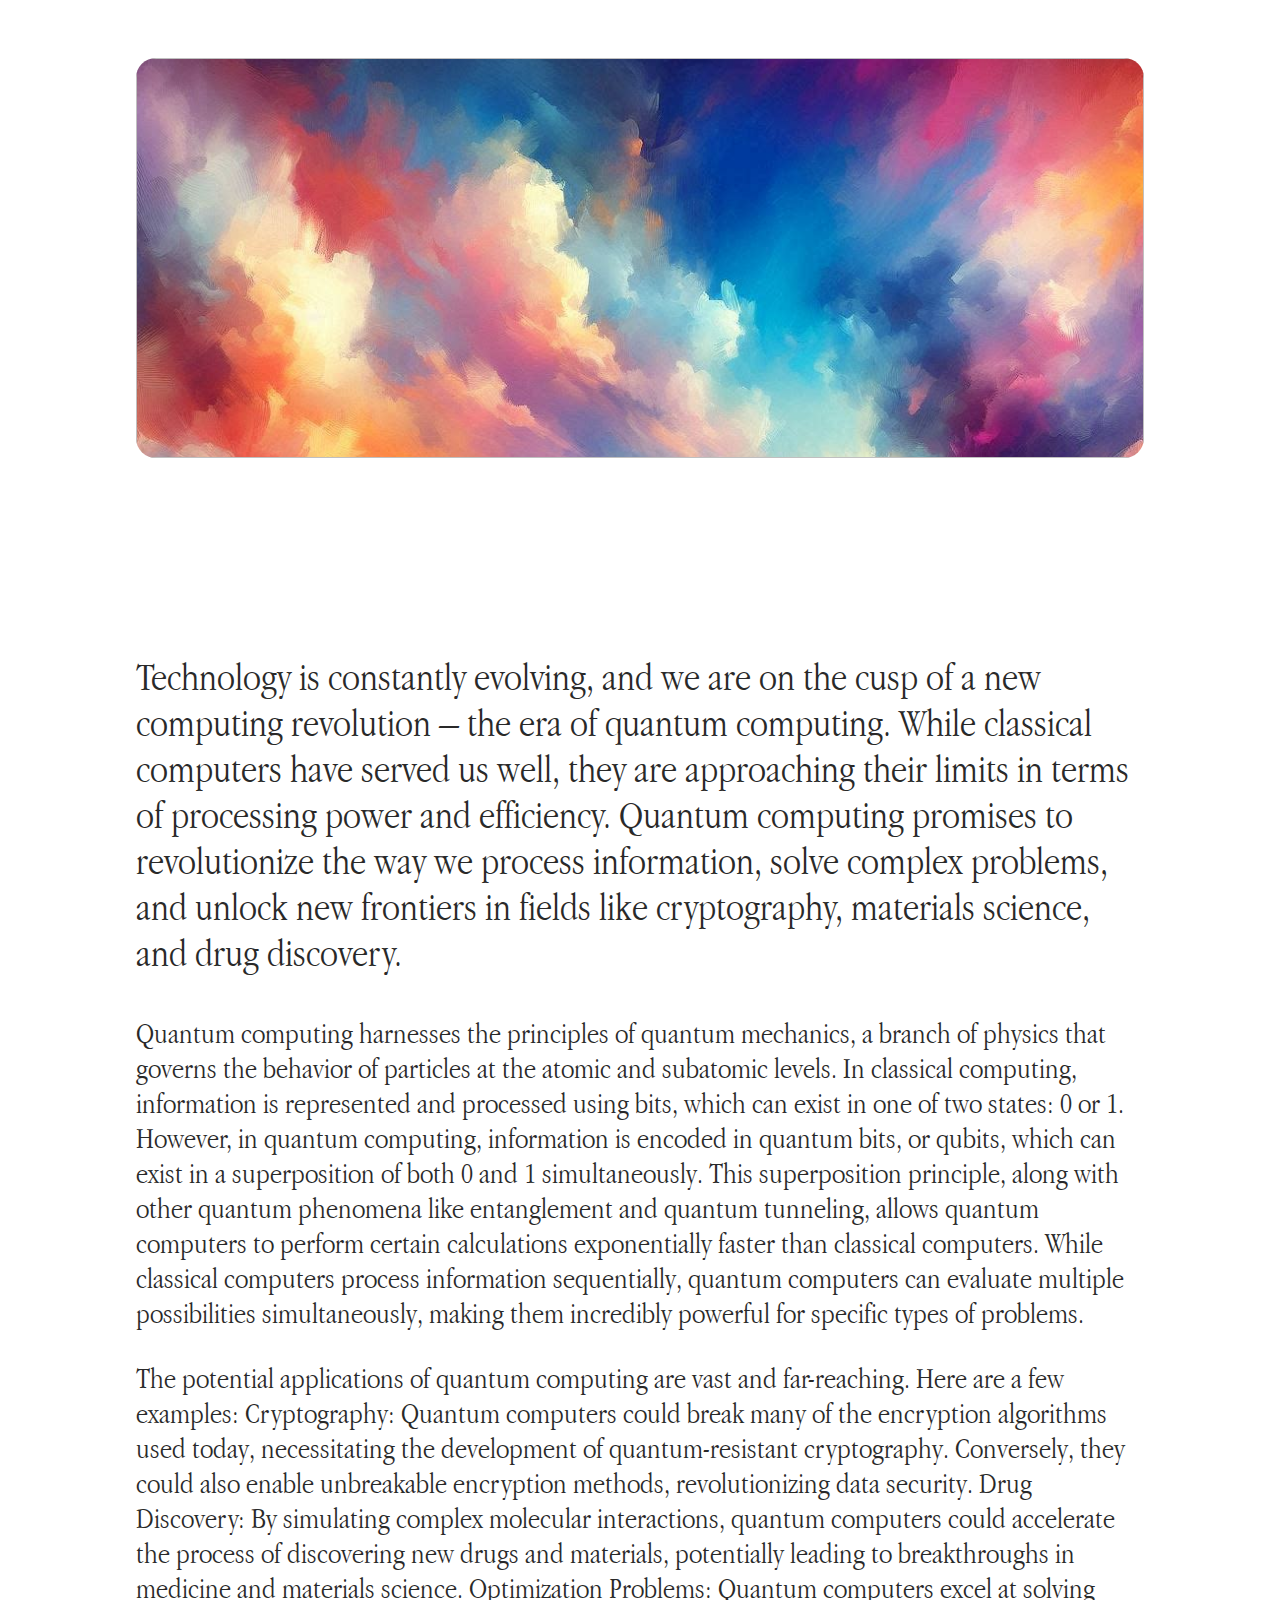
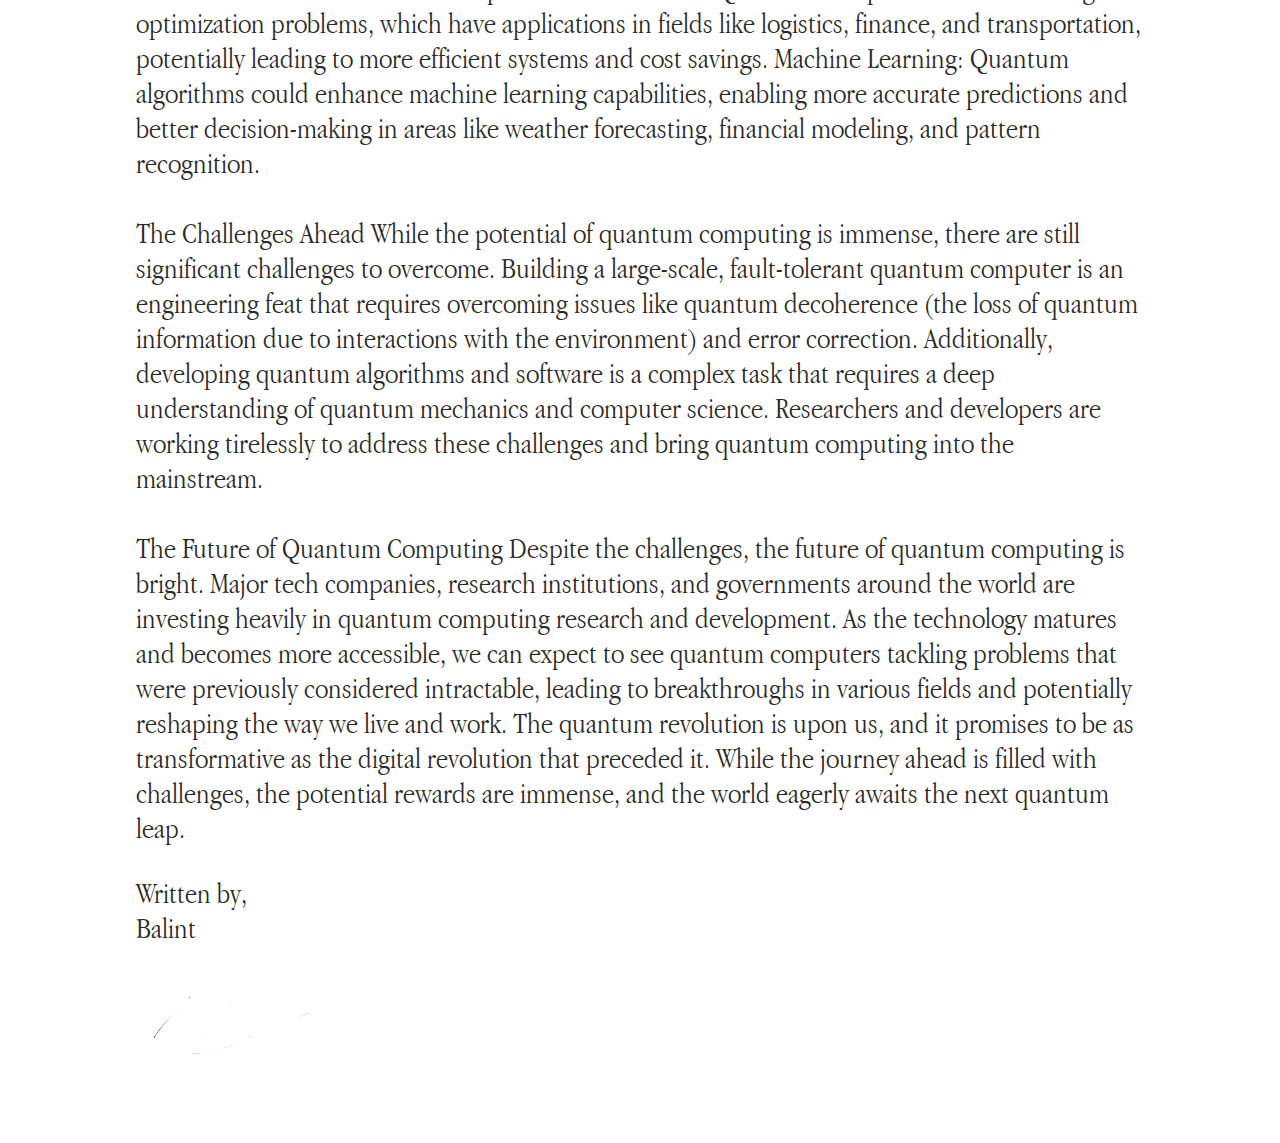
==== index.html @ 4eeea821 "First version" ====
<!DOCTYPE html>
<html>
    <head>
        <title>My HTML5 Page</title>
        <link rel="stylesheet" href="styles.css">
    </head>
    <body>
        <svg style="position: fixed;">
            <filter id="pixelate" x="0" y="0">
                <feFlood x="0.5" y="0.5" height="0.5" width="0.5" />
        
                <feComposite width="6" height="6" />
        
                <feTile result="a" />
        
                <feComposite in="SourceGraphic" in2="a" operator="in" />
        
                <feMorphology operator="dilate" radius="2" />
                
            </filter>
        
        </svg>
        <svg style="position: fixed;">
            <filter id="pixelate1" x="0" y="0">
                <feFlood x="0.6" y="0.6" height="0.6" width="0.6" />
        
                <feComposite width="6" height="6" />
        
                <feTile result="a" />
        
                <feComposite in="SourceGraphic" in2="a" operator="in" />
        
                <feMorphology operator="dilate" radius="2" />
                
            </filter>
        
        </svg>
        <svg style="position: fixed;">
            <filter id="pixelate2" x="0" y="0">
                <feFlood x="0.3" y="0.4" height="0.55" width="0.45" />
        
                <feComposite width="6" height="6" />
        
                <feTile result="a" />
        
                <feComposite in="SourceGraphic" in2="a" operator="in" />
        
                <feMorphology operator="dilate" radius="2" />
                
            </filter>
        
        </svg>
        <svg style="position: fixed;">
            <filter id="pixelate3" x="0" y="0">
                <feFlood x="0.3" y="0.4" height="0.55" width="0.45" />
        
                <feComposite width="5" height="5" />
        
                <feTile result="a" />
        
                <feComposite in="SourceGraphic" in2="a" operator="in" />
        
                <feMorphology operator="dilate" radius="1.5" />
                
            </filter>
        
        </svg>
        <svg>
            <defs>
                <filter id="distort">
                    <feTurbulence baseFrequency="1" numOctaves="2" result="noise"  />
                    <feDisplacementMap in="SourceGraphic" in2="noise" scale="5" xChannelSelector="G" yChannelSelector="G">
                    
                </filter>
            </defs>
        </svg>
            
        <svg>
          <defs>
            <filter id="displace">
              <feTurbulence id="turbulence" baseFrequency="1 1" result="turbulence" />
              <feDisplacementMap in2="turbulence" in="SourceGraphic" scale="10" xChannelSelector="A" yChannelSelector="A"/>
            </filter>
          </defs>
        </svg>
        
        
        <div class="text">
            <div class="intro">
                <img style="width: 100%; height: 400px; border-radius: 20px; margin-bottom: 50px; margin-top: 50px; background-image: url('Designer\ \(5\).png'); background-size: cover;" alt="">
            
                <h1>Letter to the future</h1>
                
                <p>Technology is constantly evolving, and we are on the cusp of a new computing revolution – the era of quantum computing. While classical computers have served us well, they are approaching their limits in terms of processing power and efficiency. Quantum computing promises to revolutionize the way we process information, solve complex problems, and unlock new frontiers in fields like cryptography, materials science, and drug discovery.</p>
            </div>
            
            <p>Quantum computing harnesses the principles of quantum mechanics, a branch of physics that governs the behavior of particles at the atomic and subatomic levels. In classical computing, information is represented and processed using bits, which can exist in one of two states: 0 or 1. However, in quantum computing, information is encoded in quantum bits, or qubits, which can exist in a superposition of both 0 and 1 simultaneously.
                This superposition principle, along with other quantum phenomena like entanglement and quantum tunneling, allows quantum computers to perform certain calculations exponentially faster than classical computers. While classical computers process information sequentially, quantum computers can evaluate multiple possibilities simultaneously, making them incredibly powerful for specific types of problems.
            <p>
                The potential applications of quantum computing are vast and far-reaching. Here are a few examples:
                Cryptography: Quantum computers could break many of the encryption algorithms used today, necessitating the development of quantum-resistant cryptography. Conversely, they could also enable unbreakable encryption methods, revolutionizing data security.
                Drug Discovery: By simulating complex molecular interactions, quantum computers could accelerate the process of discovering new drugs and materials, potentially leading to breakthroughs in medicine and materials science.
                Optimization Problems: Quantum computers excel at solving optimization problems, which have applications in fields like logistics, finance, and transportation, potentially leading to more efficient systems and cost savings.
                Machine Learning: Quantum algorithms could enhance machine learning capabilities, enabling more accurate predictions and better decision-making in areas like weather forecasting, financial modeling, and pattern recognition.
                <br> <br>The Challenges Ahead
                While the potential of quantum computing is immense, there are still significant challenges to overcome. Building a large-scale, fault-tolerant quantum computer is an engineering feat that requires overcoming issues like quantum decoherence (the loss of quantum information due to interactions with the environment) and error correction.
                Additionally, developing quantum algorithms and software is a complex task that requires a deep understanding of quantum mechanics and computer science. Researchers and developers are working tirelessly to address these challenges and bring quantum computing into the mainstream.
                <br> <br>The Future of Quantum Computing
                Despite the challenges, the future of quantum computing is bright. Major tech companies, research institutions, and governments around the world are investing heavily in quantum computing research and development. As the technology matures and becomes more accessible, we can expect to see quantum computers tackling problems that were previously considered intractable, leading to breakthroughs in various fields and potentially reshaping the way we live and work.
                The quantum revolution is upon us, and it promises to be as transformative as the digital revolution that preceded it. While the journey ahead is filled with challenges, the potential rewards are immense, and the world eagerly awaits the next quantum leap.</p>
        
            </p>
            <p>
                Written by, <br>
                Balint
            </p>
            <div class="signo">
                <img src="./signo.png" class="drawing">
                <svg width="615" height="234" viewBox="0 0 615 234" fill="none" class="cover" xmlns="http://www.w3.org/2000/svg">
                    <path d="M139.09 17.5C57.5899 82.5 1.58993 157.5 8.58993 166.5C15.5899 175.5 60.0899 156 74.5899 148.5C89.0899 141 113.09 126 131.09 116.5C149.09 107 208.59 78.5 216.59 72.5C224.59 66.5 283.59 31 288.59 32.5C293.59 34 271.59 60.5 231.09 93.5C190.59 126.5 180.59 148 182.09 152.5C183.59 157 207.09 162.5 257.09 131C307.09 99.5 437.59 42.5 438.59 53C439.59 63.5 393.09 105 386.09 113C379.09 121 345.09 152 353.09 160.5C361.09 169 400.59 159 478.59 125C556.59 91 627.59 59.5 536.59 93.5C445.59 127.5 351.09 179.5 292.59 198.5C230.65 218.617 154.59 232 144.09 223C133.59 214 263.59 145.5 288.59 131C313.59 116.5 449.59 54.5 505.59 36C550.39 21.2 591.59 11.1667 606.59 8" stroke="white" stroke-width="16" stroke-linecap="round"/>
                </svg>
            </div>
            
        </div>
        <img src="" class="bg" alt="abstract watercolor">
    </body>
</html>
---- styles.css ----
@font-face {
    font-family: 'AppleGaramond-Light';
    src: url('./fonts/Apple\ Garamond/AppleGaramond-Light.ttf') format('truetype');
}

body {
    font-family: 'AppleGaramond-Light', serif;
    
}
::selection {
	background-color: #0BA0D1;
	color: white;
}

.intro p {
	font-size: 40px;
	line-height: 46px;
}

p {
	font-size: 30px;
	line-height: 35px;
	font-weight: 100;
}


h1 {
	
	filter: url(#pixelate);
	text-align: left;
	margin: 0;
	--fsize: clamp(1rem, 30vw, 5rem);
	--shsize: calc(var(--fsize) * 0.025);
	--stsize: calc(var(--fsize) * 0.015);
	font-size: var(--fsize);
	margin-bottom: 50px;
	font-weight:100;
	animation: toggleFilter 4s infinite;
}

.signo {
	margin-left: auto;
	left: auto;
}

.drawing {
	width: 200px;
	position:absolute;
	z-index: -100;
}

.cover {
	position:absolute;
	vertical-align:middle;
	margin-left: 12.5px;
	margin-top: -67px;
	width: 170px;
	stroke-dasharray: 2350px;
	stroke-dashoffset: 4700px;
	animation: sign 4s cubic-bezier(0.47, 0, 0.745, 0.715) infinite ;
	
}


h1:before {
	content: attr(data-text);
	position: absolute;
	top:0;
	left:0;
	
	opacity: .5; /* not necessary, just nice to soften the effect :) */
}

.text {
	margin-left: auto;
	margin-right: auto;
	max-width: 1200px;
	padding: 0 10vw 0 10vw;
}


h1:hover {
	animation: toggleFilter 1s;
}

html {
	--surface: hsl(0, 0%, 100%);
	--text: hsl(0, 0%, 16%);
	--hero-h: calc(100vh - 40px);
	
	
	background-size: cover;
	background-position: center;
	color: var(--text);
	background-color: var(--surface);
	block-size: 100%;
}

html svg {
	position: fixed;
}

.bg{
	position:absolute;
	z-index: -1000;
	top: 0px;
	width: 99%;
	height: 99vh;
	margin-right: 10px;
	margin-bottom: 10px;
	filter: opacity(20%) blur(5px) url(#displace) url(#distort) url(#pixelate3) contrast(105%);
	/*background-image: url('./Designer\ \(5\).png');*/
	background-size: cover	;
}


@keyframes toggleFilter {
	0%, 65% {
	  filter: none;
	}
	66%, 80% {
		filter: url(#pixelate);
		text-decoration: underlined;/* Example filter: blur */
	}
	  81%, 90% {
	  filter:  url(#pixelate1); /* Example filter: blur */
		top: -100;
		left: 2000;
	}
	  91%, 100% {
	  filter: url(#pixelate3); /* Example filter: blur */
	}
  }


@keyframes distort {
	0%, 84% {
		filter: none;
	}
	85%, 95% {
		filter: url(#displace) ;
	}
	96%, 100% {
		filter: url(#distort);
	}
}


@keyframes sign {
	
	20%, 80%{
		stroke-dashoffset: 2350px;
	}
}
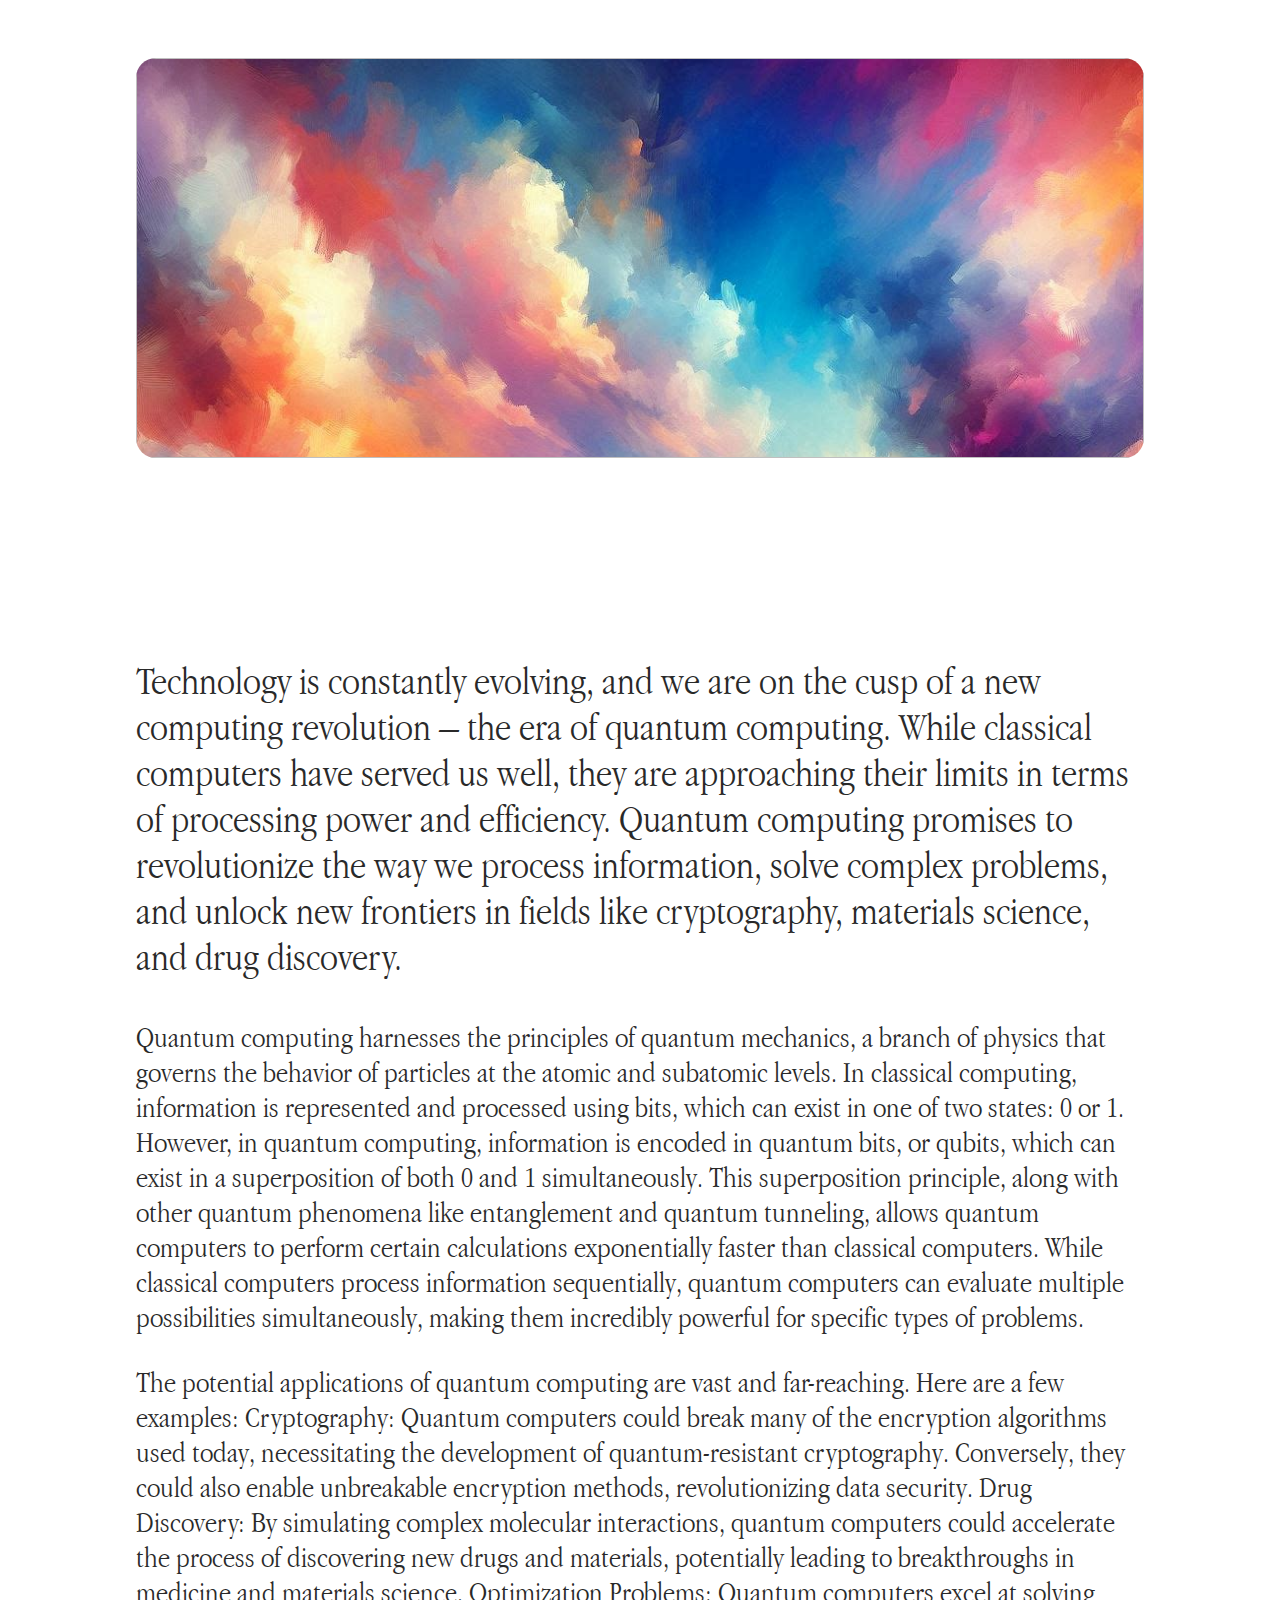
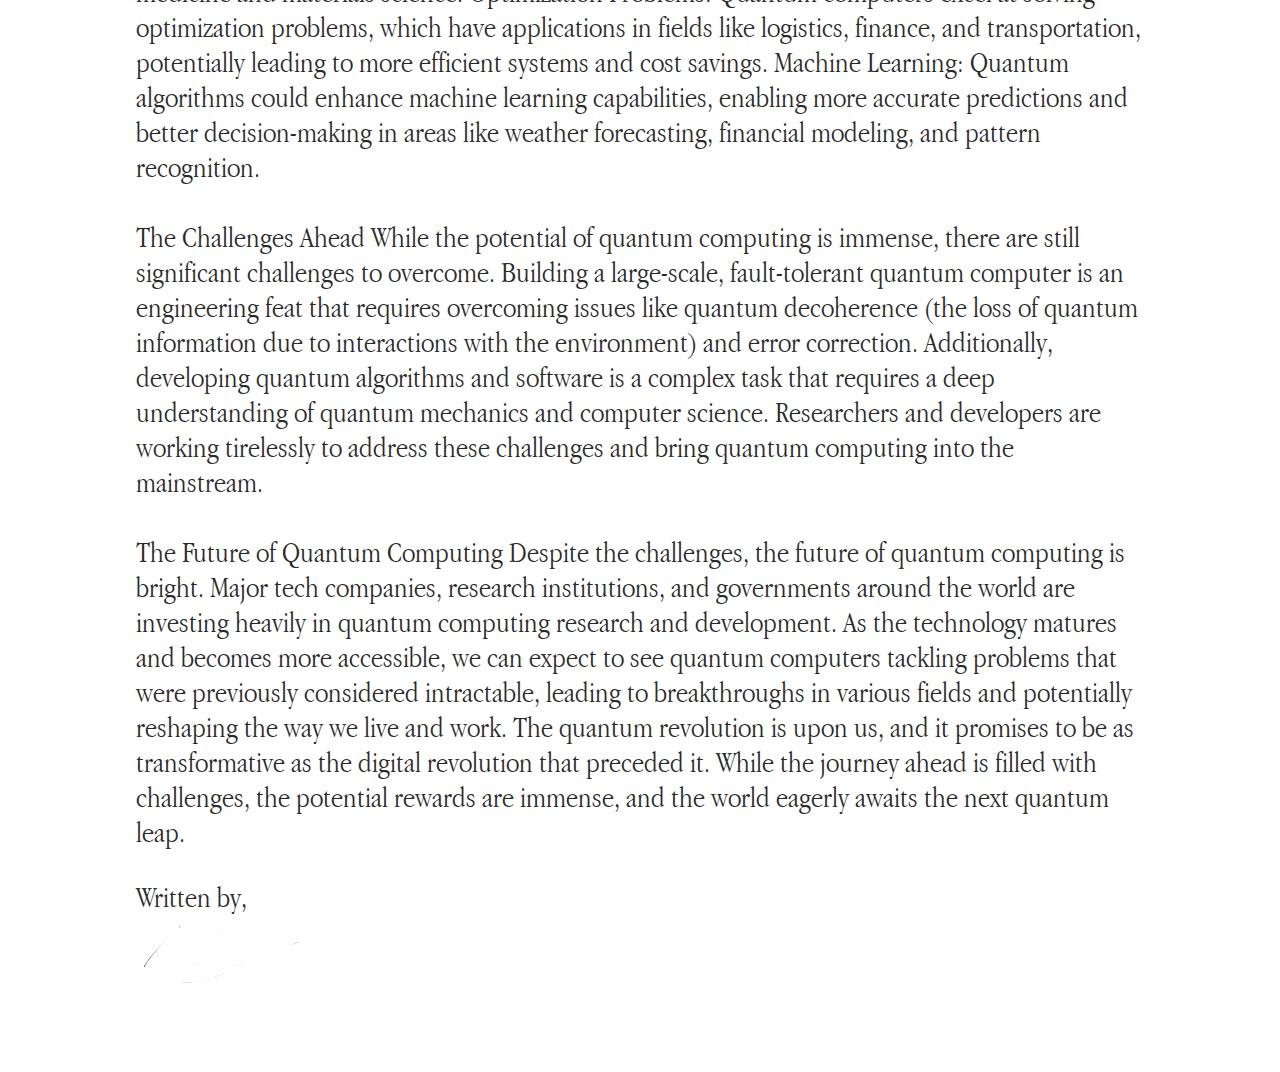
==== commit e3dcf960: "bookshelf not yet working" ====
--- a/index.html
+++ b/index.html
@@ -87,8 +87,10 @@
         
         <div class="text">
             <div class="intro">
-                <img style="width: 100%; height: 400px; border-radius: 20px; margin-bottom: 50px; margin-top: 50px; background-image: url('Designer\ \(5\).png'); background-size: cover;" alt="">
-            
+                <img style="width: 100%; height: 400px; border-radius: 20px;  margin-top: 50px; background-image: url('Designer\ \(5\).png'); background-size: cover;" alt="">
+                <div >
+                    <!---<h1>Letter to the future</h1>--->
+                </div>
                 <h1>Letter to the future</h1>
                 
                 <p>Technology is constantly evolving, and we are on the cusp of a new computing revolution – the era of quantum computing. While classical computers have served us well, they are approaching their limits in terms of processing power and efficiency. Quantum computing promises to revolutionize the way we process information, solve complex problems, and unlock new frontiers in fields like cryptography, materials science, and drug discovery.</p>
@@ -111,8 +113,7 @@
         
             </p>
             <p>
-                Written by, <br>
-                Balint
+                Written by,
             </p>
             <div class="signo">
                 <img src="./signo.png" class="drawing">
@@ -122,6 +123,5 @@
             </div>
             
         </div>
-        <img src="" class="bg" alt="abstract watercolor">
     </body>
 </html>
--- a/styles.css
+++ b/styles.css
@@ -16,32 +16,50 @@
 .intro p {
 	font-size: 40px;
 	line-height: 46px;
+	
 }
 
 p {
 	font-size: 30px;
 	line-height: 35px;
 	font-weight: 100;
+	text-align: left;
+	
 }
 
+
+.headerimage {
+	background-image: url('./Designer\ \(5\).png');
+	background-size: cover;
+	border-radius: 20px;
+	height: 400px;
+}
+
+
+.headerimage h1 {
+	text-align: center;
+	padding-top: 150px;
+	color: white;
+}
 
 h1 {
 	
 	filter: url(#pixelate);
-	text-align: left;
-	margin: 0;
+	
 	--fsize: clamp(1rem, 30vw, 5rem);
 	--shsize: calc(var(--fsize) * 0.025);
 	--stsize: calc(var(--fsize) * 0.015);
 	font-size: var(--fsize);
+	font-weight: 100;
 	margin-bottom: 50px;
-	font-weight:100;
 	animation: toggleFilter 4s infinite;
 }
 
 .signo {
-	margin-left: auto;
-	left: auto;
+	position: relative;
+	top: -40px;
+	left: -10px;
+
 }
 
 .drawing {
@@ -73,12 +91,13 @@
 }
 
 .text {
+	border: 1px black;
+	padding: 1000px;
 	margin-left: auto;
 	margin-right: auto;
 	max-width: 1200px;
 	padding: 0 10vw 0 10vw;
 }
-
 
 h1:hover {
 	animation: toggleFilter 1s;
